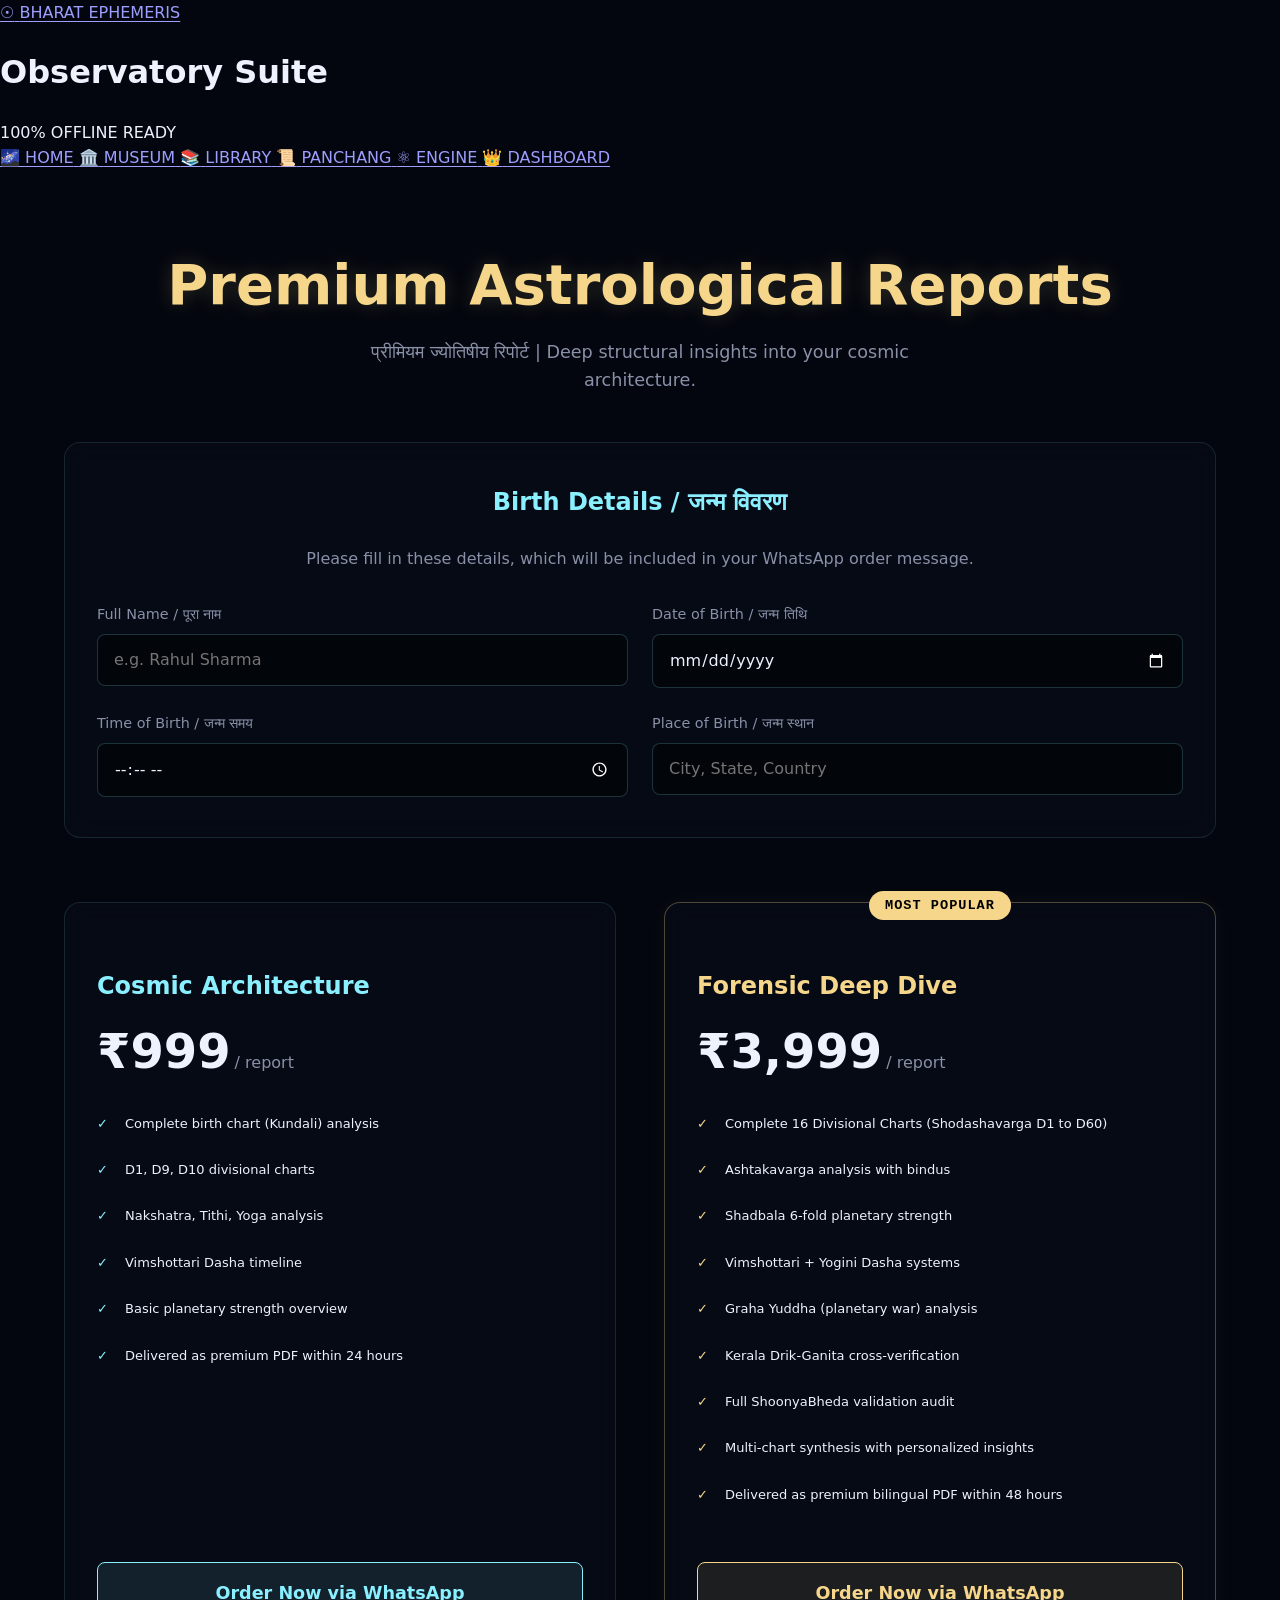
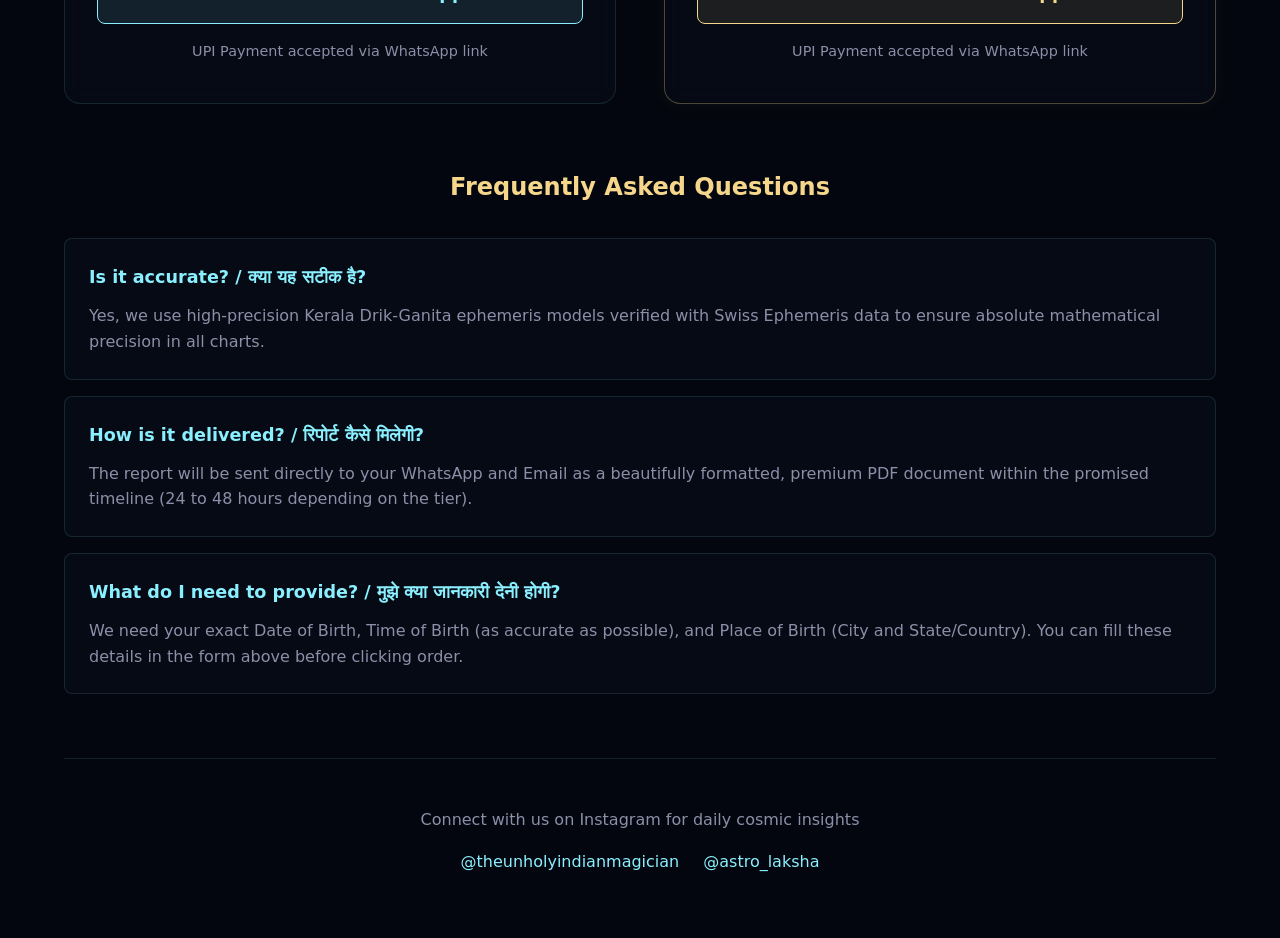
==== reports.html @ 4cfa14d1 "🔱 Bharat Ephemeris v3.0 — Zero Entropy Observatory Complete Vedic astronomical observatory with 3 So" ====
<!DOCTYPE html>
<html lang="hi" dir="ltr">
<head>
    <meta charset="utf-8">
    <meta name="viewport" content="width=device-width, initial-scale=1.0, maximum-scale=5.0">
    <title>Premium Reports | Bharat Ephemeris</title>
    <meta name="description" content="Order premium Vedic astrological reports. Forensic Deep Dive and Cosmic Architecture Kundali analysis.">
    <meta name="theme-color" content="#03060e">
    <link rel="manifest" href="manifest.webmanifest">
    <link rel="stylesheet" href="global.css?v=108">
    <style>
        :root {
            --bg: #03060e;
            --panel: rgba(8,13,25,0.65);
            --cyan: #8af0ff;
            --gold: #f5d68b;
            --green: #6dffba;
            --ink: #eef2ff;
            --soft: #8a90a8;
            --border: rgba(138,240,255,0.12);
        }
        body {
            background-color: var(--bg);
            color: var(--ink);
            font-family: system-ui, -apple-system, sans-serif;
            margin: 0;
            padding: 0;
            line-height: 1.6;
        }
        .container {
            max-width: 1200px;
            margin: 0 auto;
            padding: 2rem 1.5rem;
        }
        header.page-header {
            text-align: center;
            margin-bottom: 3rem;
        }
        .page-header h1 {
            color: var(--gold);
            font-size: clamp(2rem, 5vw, 3.5rem);
            margin-bottom: 0.5rem;
            text-shadow: 0 0 20px rgba(245, 214, 139, 0.2);
        }
        .page-header p {
            color: var(--soft);
            font-size: 1.1rem;
            max-width: 600px;
            margin: 0 auto;
        }
        
        /* Pricing Cards */
        .pricing-grid {
            display: grid;
            grid-template-columns: 1fr;
            gap: 2rem;
            margin-bottom: 4rem;
        }
        @media (min-width: 768px) {
            .pricing-grid {
                grid-template-columns: 1fr 1fr;
                gap: 3rem;
            }
        }
        
        .pricing-card {
            background: var(--panel);
            backdrop-filter: blur(12px);
            -webkit-backdrop-filter: blur(12px);
            border: 1px solid var(--border);
            border-radius: 16px;
            padding: 2.5rem 2rem;
            position: relative;
            transition: transform 0.3s ease, box-shadow 0.3s ease, border-color 0.3s ease;
            display: flex;
            flex-direction: column;
        }
        .pricing-card:hover {
            transform: translateY(-5px);
            box-shadow: 0 10px 30px rgba(138, 240, 255, 0.1);
            border-color: rgba(138,240,255,0.3);
        }
        
        .card-recommended {
            border: 1px solid rgba(245, 214, 139, 0.3);
            box-shadow: 0 0 20px rgba(245, 214, 139, 0.05);
        }
        .card-recommended:hover {
            box-shadow: 0 10px 30px rgba(245, 214, 139, 0.15);
            border-color: rgba(245, 214, 139, 0.5);
        }
        
        .badge {
            position: absolute;
            top: -12px;
            left: 50%;
            transform: translateX(-50%);
            background: var(--gold);
            color: #000;
            padding: 4px 16px;
            border-radius: 20px;
            font-size: 0.85rem;
            font-weight: 700;
            letter-spacing: 1px;
            text-transform: uppercase;
            white-space: nowrap;
        }
        
        .card-title {
            font-size: 1.5rem;
            color: var(--cyan);
            margin-bottom: 0.5rem;
        }
        .card-recommended .card-title {
            color: var(--gold);
        }
        
        .card-price {
            font-size: 3rem;
            font-weight: 700;
            margin-bottom: 1.5rem;
            color: var(--ink);
            display: flex;
            align-items: baseline;
            gap: 0.25rem;
        }
        .card-price span {
            font-size: 1rem;
            color: var(--soft);
            font-weight: 400;
        }
        
        .feature-list {
            list-style: none;
            padding: 0;
            margin: 0 0 2.5rem 0;
            flex-grow: 1;
        }
        .feature-list li {
            margin-bottom: 1rem;
            padding-left: 1.75rem;
            position: relative;
            color: var(--ink);
        }
        .feature-list li::before {
            content: '✓';
            position: absolute;
            left: 0;
            color: var(--cyan);
            font-weight: bold;
        }
        .card-recommended .feature-list li::before {
            color: var(--gold);
        }
        
        .btn-order {
            display: inline-block;
            text-align: center;
            width: 100%;
            padding: 1rem;
            background: rgba(138, 240, 255, 0.1);
            color: var(--cyan);
            border: 1px solid var(--cyan);
            border-radius: 8px;
            text-decoration: none;
            font-weight: 600;
            font-size: 1.1rem;
            transition: all 0.2s;
            cursor: pointer;
            box-sizing: border-box;
        }
        .btn-order:hover {
            background: var(--cyan);
            color: #000;
        }
        
        .card-recommended .btn-order {
            background: rgba(245, 214, 139, 0.1);
            color: var(--gold);
            border-color: var(--gold);
        }
        .card-recommended .btn-order:hover {
            background: var(--gold);
            color: #000;
        }
        
        .upi-section {
            margin-top: 1rem;
            text-align: center;
            font-size: 0.9rem;
            color: var(--soft);
        }

        /* Order Form */
        .order-section {
            background: var(--panel);
            backdrop-filter: blur(12px);
            -webkit-backdrop-filter: blur(12px);
            border: 1px solid var(--border);
            border-radius: 16px;
            padding: 2.5rem 2rem;
            margin-bottom: 4rem;
        }
        .order-section h2 {
            color: var(--cyan);
            margin-top: 0;
            margin-bottom: 1.5rem;
            text-align: center;
        }
        .form-grid {
            display: grid;
            grid-template-columns: 1fr;
            gap: 1.5rem;
        }
        @media (min-width: 768px) {
            .form-grid {
                grid-template-columns: 1fr 1fr;
            }
        }
        .form-group {
            display: flex;
            flex-direction: column;
            gap: 0.5rem;
        }
        .form-group label {
            color: var(--soft);
            font-size: 0.9rem;
        }
        .form-group input, .form-group select {
            background: rgba(0, 0, 0, 0.5);
            border: 1px solid rgba(138,240,255,0.2);
            color: var(--ink);
            padding: 0.75rem 1rem;
            border-radius: 8px;
            font-family: inherit;
            font-size: 1rem;
            outline: none;
            transition: border-color 0.2s;
        }
        .form-group input:focus, .form-group select:focus {
            border-color: var(--cyan);
        }
        
        /* FAQ Section */
        .faq-section {
            margin-bottom: 4rem;
        }
        .faq-section h2 {
            color: var(--gold);
            text-align: center;
            margin-bottom: 2rem;
        }
        .faq-item {
            background: var(--panel);
            border: 1px solid var(--border);
            border-radius: 8px;
            padding: 1.5rem;
            margin-bottom: 1rem;
        }
        .faq-item h3 {
            color: var(--cyan);
            margin-top: 0;
            margin-bottom: 0.75rem;
            font-size: 1.1rem;
        }
        .faq-item p {
            color: var(--soft);
            margin: 0;
        }
        
        /* Footer/Social */
        .social-footer {
            text-align: center;
            padding: 2rem 0;
            border-top: 1px solid var(--border);
            color: var(--soft);
        }
        .social-links {
            display: flex;
            justify-content: center;
            gap: 1.5rem;
            margin-top: 1rem;
        }
        .social-links a {
            color: var(--cyan);
            text-decoration: none;
            transition: color 0.2s;
        }
        .social-links a:hover {
            color: var(--gold);
        }
    </style>
    <!-- Structured Data -->
    <script type="application/ld+json">
    {
      "@context": "https://schema.org",
      "@type": "Product",
      "name": "Forensic Deep Dive Astrological Report",
      "description": "Complete 16 Divisional Charts, Ashtakavarga analysis, Shadbala, and Multi-chart synthesis.",
      "offers": {
        "@type": "Offer",
        "price": "3999",
        "priceCurrency": "INR",
        "availability": "https://schema.org/InStock"
      }
    }
    </script>
</head>
<body>
    <nav id="main-nav" aria-label="Main Navigation">
        <!-- populated by edition-nav-enhancer.js -->
    </nav>

    <div class="container">
        <header class="page-header">
            <h1>Premium Astrological Reports</h1>
            <p>प्रीमियम ज्योतिषीय रिपोर्ट | Deep structural insights into your cosmic architecture.</p>
        </header>

        <section class="order-section" id="order-form-section">
            <h2>Birth Details / जन्म विवरण</h2>
            <p style="text-align: center; color: var(--soft); margin-bottom: 2rem;">Please fill in these details, which will be included in your WhatsApp order message.</p>
            <div class="form-grid">
                <div class="form-group">
                    <label for="fullName">Full Name / पूरा नाम</label>
                    <input type="text" id="fullName" placeholder="e.g. Rahul Sharma" autocomplete="name">
                </div>
                <div class="form-group">
                    <label for="dob">Date of Birth / जन्म तिथि</label>
                    <input type="date" id="dob">
                </div>
                <div class="form-group">
                    <label for="tob">Time of Birth / जन्म समय</label>
                    <input type="time" id="tob">
                </div>
                <div class="form-group">
                    <label for="pob">Place of Birth / जन्म स्थान</label>
                    <input type="text" id="pob" placeholder="City, State, Country">
                </div>
            </div>
        </section>

        <section class="pricing-grid">
            <!-- Card 1 -->
            <div class="pricing-card">
                <h3 class="card-title">Cosmic Architecture</h3>
                <div class="card-price">₹999 <span>/ report</span></div>
                <ul class="feature-list">
                    <li>Complete birth chart (Kundali) analysis</li>
                    <li>D1, D9, D10 divisional charts</li>
                    <li>Nakshatra, Tithi, Yoga analysis</li>
                    <li>Vimshottari Dasha timeline</li>
                    <li>Basic planetary strength overview</li>
                    <li>Delivered as premium PDF within 24 hours</li>
                </ul>
                <a href="#" class="btn-order whatsapp-link" data-report="Cosmic Architecture" data-price="999">Order Now via WhatsApp</a>
                <div class="upi-section">
                    UPI Payment accepted via WhatsApp link
                </div>
            </div>

            <!-- Card 2 -->
            <div class="pricing-card card-recommended">
                <div class="badge">Most Popular</div>
                <h3 class="card-title">Forensic Deep Dive</h3>
                <div class="card-price">₹3,999 <span>/ report</span></div>
                <ul class="feature-list">
                    <li>Complete 16 Divisional Charts (Shodashavarga D1 to D60)</li>
                    <li>Ashtakavarga analysis with bindus</li>
                    <li>Shadbala 6-fold planetary strength</li>
                    <li>Vimshottari + Yogini Dasha systems</li>
                    <li>Graha Yuddha (planetary war) analysis</li>
                    <li>Kerala Drik-Ganita cross-verification</li>
                    <li>Full ShoonyaBheda validation audit</li>
                    <li>Multi-chart synthesis with personalized insights</li>
                    <li>Delivered as premium bilingual PDF within 48 hours</li>
                </ul>
                <a href="#" class="btn-order whatsapp-link" data-report="Forensic Deep Dive" data-price="3999">Order Now via WhatsApp</a>
                <div class="upi-section">
                    UPI Payment accepted via WhatsApp link
                </div>
            </div>
        </section>

        <section class="faq-section">
            <h2>Frequently Asked Questions</h2>
            <div class="faq-item">
                <h3>Is it accurate? / क्या यह सटीक है?</h3>
                <p>Yes, we use high-precision Kerala Drik-Ganita ephemeris models verified with Swiss Ephemeris data to ensure absolute mathematical precision in all charts.</p>
            </div>
            <div class="faq-item">
                <h3>How is it delivered? / रिपोर्ट कैसे मिलेगी?</h3>
                <p>The report will be sent directly to your WhatsApp and Email as a beautifully formatted, premium PDF document within the promised timeline (24 to 48 hours depending on the tier).</p>
            </div>
            <div class="faq-item">
                <h3>What do I need to provide? / मुझे क्या जानकारी देनी होगी?</h3>
                <p>We need your exact Date of Birth, Time of Birth (as accurate as possible), and Place of Birth (City and State/Country). You can fill these details in the form above before clicking order.</p>
            </div>
        </section>

        <footer class="social-footer">
            <p>Connect with us on Instagram for daily cosmic insights</p>
            <div class="social-links">
                <a href="https://instagram.com/theunholyindianmagician" target="_blank" rel="noopener">@theunholyindianmagician</a>
                <a href="https://instagram.com/astro_laksha" target="_blank" rel="noopener">@astro_laksha</a>
            </div>
        </footer>
    </div>

    <script>
        document.addEventListener('DOMContentLoaded', () => {
            const phone = "919999999999";
            
            document.querySelectorAll('.whatsapp-link').forEach(link => {
                link.addEventListener('click', (e) => {
                    e.preventDefault();
                    const reportName = link.getAttribute('data-report');
                    const price = link.getAttribute('data-price');
                    
                    const name = document.getElementById('fullName').value.trim() || '[Name Not Provided]';
                    const dob = document.getElementById('dob').value || '[DOB Not Provided]';
                    const tob = document.getElementById('tob').value || '[Time Not Provided]';
                    const pob = document.getElementById('pob').value.trim() || '[Place Not Provided]';
                    
                    const text = `Namaste! I would like to order the *${reportName}* report (₹${price}).\n\nHere are my birth details:\nName: ${name}\nDOB: ${dob}\nTime: ${tob}\nPlace: ${pob}\n\nPlease share UPI payment details.`;
                    
                    const encodedText = encodeURIComponent(text);
                    window.open(`https://wa.me/${phone}?text=${encodedText}`, '_blank');
                });
            });
        });
    </script>
    
    <!-- Required Scripts -->
    <script src="global-ui.js"></script>
    <script src="edition-nav-enhancer.js"></script>
    <script>if("serviceWorker" in navigator && location.protocol !== "file:") navigator.serviceWorker.register("sw.js").catch(function(){});</script>
</body>
</html>
---- global.css ----
/* Bharat Ephemeris shared shell: Museum, Panchang and Research Engine. */

:root {
  color-scheme: dark;

  /* Color */
  --bg: #010308;
  --panel: rgba(8, 13, 25, 0.65);
  --panel2: rgba(12, 18, 32, 0.75);
  --hero: rgba(11, 19, 33, 0.85);
  --ink: #f0f5f9;
  --soft: #c4d2d9;
  --dim: #94a3ab;
  --gold: #f5d68b;
  --gold-strong: #ffe5a3;
  --cyan: #8af0ff;
  --cyan-glow: rgba(138, 240, 255, 0.4);
  --gold-glow: rgba(245, 214, 139, 0.3);
  --green: #a8efb9;
  --red: #ffadad;
  --line: rgba(245, 214, 139, 0.13);
  --line-strong: rgba(245, 214, 139, 0.30);
  --line-cyan: rgba(138, 240, 255, 0.22);
  --selection: rgba(138, 240, 255, 0.3);
  --glass-blur: blur(20px) saturate(130%);
  --glass-border: 1px solid rgba(255, 255, 255, 0.08);
  --shadow-glowing: 0 0 20px var(--cyan-glow), inset 0 0 10px rgba(138, 240, 255, 0.1);
  --shadow-gold-glowing: 0 0 20px var(--gold-glow), inset 0 0 10px rgba(245, 214, 139, 0.1);

  /* Native typography: no font files or network requests required. */
  --font-body: system-ui, -apple-system, BlinkMacSystemFont, "Segoe UI", sans-serif;
  --font-devanagari: "Kohinoor Devanagari", "Devanagari Sangam MN", "Nirmala UI", "Mangal", sans-serif;
  --font-display: Charter, "Iowan Old Style", "Palatino Linotype", Palatino, Georgia, serif;
  --font-data: ui-monospace, "SFMono-Regular", Menlo, Monaco, Consolas, "Liberation Mono", monospace;
  --dev: var(--font-devanagari);
  --ser: var(--font-display);
  --mono: var(--font-data);

  /* Rhythm and geometry */
  --space-1: 0.25rem;
  --space-2: 0.5rem;
  --space-3: 0.75rem;
  --space-4: 1rem;
  --space-5: 1.5rem;
  --space-6: 2rem;
  --space-7: 3rem;
  --radius-sm: 0.375rem;
  --radius-md: 0.75rem;
  --radius-lg: 1.1rem;
  --surface-0: #05070d;
  --surface-1: #090d16;
  --surface-2: #0d1220;
  --surface-3: #121830;
  --shadow-soft: 0 18px 50px rgba(0,0,0,.55);
  --control-height: 2.75rem;
  --touch-target: 3rem;
  --nav-height: 4rem;
  --page-width: 97.5rem;
  --data-width: 97.5rem;
  --reading-width: 45rem;
  --page-gutter: clamp(0.875rem, 3vw, 2.5rem);
  --safe-top: env(safe-area-inset-top, 0px);
  --safe-right: env(safe-area-inset-right, 0px);
  --safe-bottom: env(safe-area-inset-bottom, 0px);
  --safe-left: env(safe-area-inset-left, 0px);

  /* Layer scale: nav < popover < dialog < critical notice. */
  --layer-nav: 40;
  --layer-popover: 60;
  --layer-dialog: 80;
  --layer-notice: 100;
}

*,
*::before,
*::after {
  box-sizing: border-box;
}

html {
  min-width: 20rem;
  background: var(--bg);
  -webkit-text-size-adjust: 100%;
  text-size-adjust: 100%;
  scrollbar-color: rgba(112, 217, 235, 0.55) rgba(255, 255, 255, 0.04);
  scrollbar-width: thin;
}

body {
  margin: 0;
  min-width: 20rem;
  background-color: var(--bg);
  color: var(--ink);
  font-family: var(--font-body);
  line-height: 1.55;
  overflow-x: clip;
  -webkit-font-smoothing: antialiased;
  -moz-osx-font-smoothing: grayscale;
  text-rendering: optimizeLegibility;
  font-kerning: normal;
}

::selection {
  color: #fff;
  background: var(--selection);
}

::-webkit-scrollbar {
  width: 0.7rem;
  height: 0.7rem;
}

::-webkit-scrollbar-track {
  background: rgba(255, 255, 255, 0.04);
}

::-webkit-scrollbar-thumb {
  border: 2px solid var(--bg);
  border-radius: 999px;
  background: rgba(112, 217, 235, 0.55);
}

::-webkit-scrollbar-thumb:hover {
  background: var(--cyan);
}

img,
svg,
video,
canvas {
  max-width: 100%;
}

button,
input,
select,
textarea {
  max-width: 100%;
  min-height: var(--control-height);
  color: inherit;
  font: inherit;
}

button,
select,
input[type="button"],
input[type="submit"],
input[type="reset"] {
  touch-action: manipulation;
}

a {
  text-underline-offset: 0.18em;
}

/* Shared navigation */
.bharat-nav {
  position: fixed;
  z-index: var(--layer-nav);
  top: 0;
  left: 0;
  width: 100%;
  height: calc(var(--nav-height) + var(--safe-top));
  min-height: 0 !important;
  padding: var(--safe-top) max(var(--page-gutter), var(--safe-right)) 0 max(var(--page-gutter), var(--safe-left));
  display: flex;
  align-items: center !important;
  gap: var(--space-3);
  overflow: hidden !important;
  border-bottom: 1px solid var(--line);
  background: rgba(3, 6, 14, 0.9);
  box-shadow: 0 0.5rem 2rem rgba(0, 0, 0, 0.2);
  font-family: var(--font-data);
  font-size: 0.875rem;
  backdrop-filter: blur(14px) saturate(125%);
  -webkit-backdrop-filter: blur(14px) saturate(125%);
  transition: border-color 180ms ease, background-color 180ms ease;
}

.bharat-brand {
  flex: 0 0 auto;
  color: var(--gold-strong);
  font-family: var(--font-devanagari);
  font-size: 0.8125rem;
  font-weight: 750;
  letter-spacing: 0.16em;
  line-height: 1;
  text-decoration: none;
  text-transform: uppercase;
  white-space: nowrap;
}

.bharat-links {
  min-width: 0;
  margin-left: auto;
  display: flex;
  align-items: center;
  justify-content: flex-end;
  gap: var(--space-1);
  overflow-x: auto;
  overflow-y: hidden;
  overscroll-behavior-x: contain;
  scrollbar-width: none;
  -webkit-overflow-scrolling: touch;
}

.bharat-links::-webkit-scrollbar {
  display: none;
}

@media (max-width: 30rem) {
  .bharat-links {
    padding-bottom: 0.125rem;
    scrollbar-width: thin;
    scrollbar-color: var(--cyan) transparent;
  }

  .bharat-links::-webkit-scrollbar {
    display: block;
    height: 0.1875rem;
  }

  .bharat-links::-webkit-scrollbar-thumb {
    border: 0;
    background: var(--cyan);
  }
}

.bharat-links a {
  min-height: var(--touch-target);
  padding: 0 var(--space-3);
  display: inline-flex;
  flex: 0 0 auto;
  align-items: center;
  justify-content: center;
  border-radius: var(--radius-sm);
  color: var(--soft);
  font-size: 0.75rem;
  font-weight: 650;
  letter-spacing: 0.07em;
  line-height: 1;
  text-decoration: none;
  white-space: nowrap;
  transition: color 160ms ease, background-color 160ms ease;
}

.bharat-links a:hover {
  color: var(--ink);
  background: rgba(234, 201, 123, 0.1);
}

.bharat-links a.active,
.bharat-links a[aria-current="page"] {
  color: #03060e !important;
  background: var(--gold) !important;
  font-weight: 800;
  box-shadow: 0 0 14px rgba(234, 201, 123, 0.45);
}

.bharat-links a:focus-visible {
  outline: 2px solid var(--cyan);
  outline-offset: 2px;
}

/* Utility pages reserve the real fixed-nav height; Museum remains full-screen. */
body.utility-page,
body:not(.world-universe):not(.world-saptarishi):not(.world-nakshatra):not(.world-ganita):not(.world-planets):has(> .bharat-nav) {
  padding-top: calc(var(--nav-height) + var(--safe-top)) !important;
}

.page-shell {
  width: min(100%, var(--page-width));
  margin-inline: auto;
  padding-inline: max(var(--page-gutter), var(--safe-left), var(--safe-right));
}

.reading-width {
  width: min(100%, var(--reading-width));
}

.reading-width.centered {
  margin-inline: auto;
}

.data-region {
  width: min(100%, var(--data-width));
  max-width: 100%;
  overflow-x: auto;
  overscroll-behavior-inline: contain;
  scrollbar-gutter: stable;
  -webkit-overflow-scrolling: touch;
}

.data-region > table,
.scroll > table {
  width: 100%;
}

.scroll {
  max-width: 100%;
  overflow-x: auto;
  overscroll-behavior-inline: contain;
  scrollbar-gutter: stable;
  -webkit-overflow-scrolling: touch;
}

.status {
  min-height: 2rem;
  padding: var(--space-2) var(--space-3);
  display: inline-flex;
  align-items: center;
  gap: var(--space-2);
  border: 1px solid var(--line);
  border-radius: var(--radius-sm);
  color: var(--soft);
  background: var(--panel2);
  font-family: var(--font-data);
  font-size: 0.8125rem;
  line-height: 1.35;
}

.status.pass,
.status.success {
  color: var(--green);
  border-color: rgba(145, 221, 163, 0.4);
}

.status.fail,
.status.error {
  color: var(--red);
  border-color: rgba(255, 155, 155, 0.42);
}

.status.pending,
.status.info {
  color: var(--cyan);
  border-color: var(--line-cyan);
}

.touch-target {
  min-width: var(--touch-target);
  min-height: var(--touch-target);
}

.sr-only {
  position: absolute !important;
  width: 1px !important;
  height: 1px !important;
  padding: 0 !important;
  margin: -1px !important;
  overflow: hidden !important;
  clip: rect(0, 0, 0, 0) !important;
  white-space: nowrap !important;
  border: 0 !important;
}

:where(a, button, input, select, textarea, summary, [tabindex]):focus-visible {
  outline: 3px solid var(--cyan);
  outline-offset: 3px;
  border-radius: var(--radius-sm);
  box-shadow: 0 0 0 5px rgba(3, 6, 14, 0.88);
}

@media (max-width: 43.75rem) {
  :root {
    --nav-height: 3.75rem;
    --page-gutter: 0.75rem;
  }

  .bharat-nav {
    gap: var(--space-2);
    padding-right: max(0.5rem, var(--safe-right));
    padding-left: max(0.75rem, var(--safe-left));
  }

  .bharat-brand {
    width: 2.75rem;
    height: 2.75rem;
    display: inline-flex;
    align-items: center;
    justify-content: center;
    overflow: hidden;
    font-size: 0;
    letter-spacing: 0;
  }

  .bharat-brand::after {
    content: "BE";
    font-family: var(--font-data);
    font-size: 0.75rem;
    font-weight: 800;
    letter-spacing: 0.1em;
  }

  .bharat-links {
    margin-left: 0;
    justify-content: flex-start;
  }

  .bharat-links a {
    padding-inline: 0.6875rem;
    font-size: 0.6875rem;
  }

  input,
  select,
  textarea {
    font-size: 16px;
  }
}

@media (prefers-reduced-motion: reduce) {
  html:focus-within {
    scroll-behavior: auto;
  }

  *,
  *::before,
  *::after {
    scroll-behavior: auto !important;
    animation-duration: 0.01ms !important;
    animation-iteration-count: 1 !important;
    transition-duration: 0.01ms !important;
  }
}

@media (forced-colors: active) {
  .bharat-nav,
  .status {
    border-color: CanvasText;
  }

  :where(a, button, input, select, textarea, summary, [tabindex]):focus-visible {
    outline-color: Highlight;
    box-shadow: none;
  }
}

/* ══════════════════════════════════════════════════════════════
   ENTERPRISE SUITE: SHARED MODALS, PRICING, BADGES & INTERACTION
   ══════════════════════════════════════════════════════════════ */

/* Modals & Backdrop */
.modal-backdrop {
  position: fixed;
  inset: 0;
  z-index: var(--layer-dialog);
  background: rgba(3, 6, 14, 0.88);
  backdrop-filter: blur(16px) saturate(140%);
  -webkit-backdrop-filter: blur(16px) saturate(140%);
  display: flex;
  align-items: center;
  justify-content: center;
  padding: clamp(1rem, 3vw, 2.5rem);
  opacity: 0;
  visibility: hidden;
  transition: opacity 240ms ease, visibility 240ms ease;
}

.modal-backdrop.open {
  opacity: 1;
  visibility: visible;
}

.modal-window {
  width: min(100%, 48rem);
  max-height: calc(100vh - 4rem);
  overflow-y: auto;
  background: linear-gradient(160deg, #0c1426, #060a14);
  border: 1px solid rgba(234, 201, 123, 0.35);
  border-radius: var(--radius-md);
  box-shadow: 0 1.5rem 4rem rgba(0, 0, 0, 0.7), 0 0 3rem rgba(234, 201, 123, 0.12);
  padding: clamp(1.25rem, 3vw, 2.25rem);
  position: relative;
  transform: translateY(12px) scale(0.98);
  transition: transform 240ms cubic-bezier(0.16, 1, 0.3, 1);
}

.modal-backdrop.open .modal-window {
  transform: translateY(0) scale(1);
}

.modal-close {
  position: absolute;
  top: 1rem;
  right: 1rem;
  min-width: 2.25rem;
  min-height: 2.25rem;
  border-radius: 999px;
  background: rgba(255, 255, 255, 0.06);
  border: 1px solid var(--line);
  color: var(--soft);
  cursor: pointer;
  display: flex;
  align-items: center;
  justify-content: center;
  font-size: 1.125rem;
  line-height: 1;
  transition: all 160ms ease;
}

.modal-close:hover {
  background: rgba(234, 201, 123, 0.2);
  color: var(--gold);
  border-color: var(--gold);
}

/* Badges */
.badge {
  display: inline-flex;
  align-items: center;
  gap: 0.35rem;
  padding: 0.2rem 0.65rem;
  border-radius: 999px;
  font-family: var(--font-data);
  font-size: 0.6875rem;
  font-weight: 700;
  letter-spacing: 0.08em;
  text-transform: uppercase;
}

.badge-gold {
  background: rgba(234, 201, 123, 0.14);
  border: 1px solid rgba(234, 201, 123, 0.4);
  color: var(--gold-strong);
}

.badge-cyan {
  background: rgba(112, 217, 235, 0.12);
  border: 1px solid rgba(112, 217, 235, 0.36);
  color: var(--cyan);
}

.badge-green {
  background: rgba(145, 221, 163, 0.12);
  border: 1px solid rgba(145, 221, 163, 0.36);
  color: var(--green);
}

/* Pricing Grid & Cards */
.pricing-grid {
  display: grid;
  grid-template-columns: repeat(auto-fit, minmax(17rem, 1fr));
  gap: 1.25rem;
  margin: 1.5rem 0;
}

.pricing-card {
  background: var(--panel2);
  border: 1px solid var(--line);
  border-radius: var(--radius-md);
  padding: 1.5rem;
  display: flex;
  flex-direction: column;
  position: relative;
  transition: border-color 200ms ease, transform 200ms ease;
}

.pricing-card:hover {
  border-color: var(--gold);
  transform: translateY(-2px);
}

.pricing-card.featured {
  border-color: var(--gold);
  background: linear-gradient(170deg, #111a30, #0a1020);
  box-shadow: 0 0 2rem rgba(234, 201, 123, 0.08);
}

.pricing-price {
  font-family: var(--font-data);
  font-size: 1.85rem;
  font-weight: 800;
  color: var(--ink);
  margin: 0.75rem 0 0.25rem;
}

.pricing-price span {
  font-size: 0.875rem;
  color: var(--dim);
  font-weight: 400;
}

.feature-list {
  list-style: none;
  padding: 0;
  margin: 1.25rem 0;
  display: flex;
  flex-direction: column;
  gap: 0.6rem;
  font-size: 0.8125rem;
  color: var(--soft);
}

.feature-list li {
  display: flex;
  align-items: flex-start;
  gap: 0.5rem;
}

.feature-list li::before {
  content: "✓";
  color: var(--gold);
  font-weight: bold;
}



/* Ultra-Premium Glassmorphism Utilities */
.glass-panel {
  background: var(--panel);
  backdrop-filter: var(--glass-blur);
  -webkit-backdrop-filter: var(--glass-blur);
  border: var(--glass-border);
  box-shadow: 0 8px 32px rgba(0, 0, 0, 0.5);
  border-radius: var(--radius-md);
  transition: all 0.3s cubic-bezier(0.2, 0.8, 0.2, 1);
}
.glass-panel:hover {
  border-color: var(--line-cyan);
  box-shadow: var(--shadow-glowing);
}
.glass-panel-gold:hover {
  border-color: var(--line);
  box-shadow: var(--shadow-gold-glowing);
}
.glowing-text {
  text-shadow: 0 0 12px var(--cyan-glow);
}
.glowing-text-gold {
  text-shadow: 0 0 12px var(--gold-glow);
}


/* Section Collapsible / Minimizable Accordion System */
.panel-header-toggle {
  display: flex;
  justify-content: space-between;
  align-items: center;
  width: 100%;
  cursor: pointer;
  user-select: none;
}
.panel-header-toggle h2 {
  margin: 0;
}
.btn-panel-minimize {
  background: rgba(234, 201, 123, 0.12);
  border: 1px solid rgba(234, 201, 123, 0.35);
  color: var(--gold);
  font-family: var(--mono);
  font-size: 0.72rem;
  padding: 4px 12px;
  border-radius: 999px;
  cursor: pointer;
  transition: all 0.2s ease;
  white-space: nowrap;
}
.btn-panel-minimize:hover {
  background: var(--gold);
  color: #03060e;
  font-weight: 700;
  box-shadow: 0 0 12px rgba(234, 201, 123, 0.4);
}
.panel-body-collapsible {
  transition: max-height 0.35s cubic-bezier(0.2, 0.8, 0.2, 1), opacity 0.25s ease, margin 0.25s ease, padding 0.25s ease, visibility 0.25s ease;
  overflow: hidden;
  max-height: 5000px;
  opacity: 1;
  visibility: visible;
  pointer-events: auto;
}
.panel.is-collapsed .panel-body-collapsible {
  max-height: 0 !important;
  opacity: 0 !important;
  margin-top: 0 !important;
  margin-bottom: 0 !important;
  padding-top: 0 !important;
  padding-bottom: 0 !important;
  visibility: hidden !important;
  pointer-events: none !important;
}

/* Master Toolbar Bar */
.master-toolbar {
  display: flex;
  justify-content: space-between;
  align-items: center;
  flex-wrap: wrap;
  gap: 10px;
  background: rgba(8, 13, 25, 0.85);
  backdrop-filter: blur(14px);
  border: 1px solid var(--line);
  border-radius: var(--radius-sm);
  padding: 10px 16px;
  margin-bottom: 24px;
  position: sticky;
  top: calc(var(--nav-height) + var(--safe-top));
  z-index: 20;
}

/* ══════════════════════════════════════════════════════════════
   STATUS BAR STATES — complete/fail/pending
   ══════════════════════════════════════════════════════════════ */
.status.complete {
  color: var(--green);
  border-color: rgba(145, 221, 163, 0.5);
  background: rgba(145, 221, 163, 0.07);
  box-shadow: 0 0 12px rgba(145, 221, 163, 0.15);
}
.status.fail {
  color: var(--red);
  border-color: rgba(255, 155, 155, 0.5);
  background: rgba(255, 100, 100, 0.07);
}

/* ══════════════════════════════════════════════════════════════
   PANEL SPACING — breathing room between sections
   ══════════════════════════════════════════════════════════════ */
.panel.glass-panel {
  padding: 20px 22px;
  margin-bottom: 20px;
}
.panel.glass-panel + .panel.glass-panel {
  margin-top: 0;
}

/* ══════════════════════════════════════════════════════════════
   AUDIT BENCHMARK 2-COL GRID
   ══════════════════════════════════════════════════════════════ */
.benchmark-grid {
  display: grid;
  grid-template-columns: repeat(auto-fit, minmax(22rem, 1fr));
  gap: 14px;
  margin-top: 16px;
}

/* ══════════════════════════════════════════════════════════════
   LIVE INDICATOR GOLD PULSE ANIMATION
   ══════════════════════════════════════════════════════════════ */
@keyframes goldPulse {
  0%, 100% {
    box-shadow: 0 0 0 0 rgba(145, 221, 163, 0.6);
    border-color: rgba(145, 221, 163, 0.5);
  }
  50% {
    box-shadow: 0 0 0 6px rgba(145, 221, 163, 0.0);
    border-color: rgba(145, 221, 163, 0.9);
  }
}
#gochara-live-indicator {
  animation: goldPulse 2.4s ease infinite;
}

/* ══════════════════════════════════════════════════════════════
   SCROLL-TO-TOP BUTTON
   ══════════════════════════════════════════════════════════════ */
#scroll-to-top {
  position: fixed;
  bottom: calc(1.5rem + var(--safe-bottom));
  right: calc(1.5rem + var(--safe-right));
  z-index: var(--layer-popover);
  width: 3rem;
  height: 3rem;
  border-radius: 999px;
  background: rgba(8, 13, 25, 0.9);
  border: 1px solid var(--line);
  color: var(--gold);
  font-size: 1.1rem;
  cursor: pointer;
  display: flex;
  align-items: center;
  justify-content: center;
  backdrop-filter: blur(12px);
  transition: opacity 0.3s ease, transform 0.3s ease, border-color 0.2s ease, box-shadow 0.2s ease;
  opacity: 0;
  pointer-events: none;
  transform: translateY(8px);
}
#scroll-to-top.visible {
  opacity: 1;
  pointer-events: auto;
  transform: translateY(0);
}
#scroll-to-top:hover {
  border-color: var(--gold);
  box-shadow: 0 0 16px var(--gold-glow);
}

/* ══════════════════════════════════════════════════════════════
   PRICING CARD MICRO-ANIMATION (hover lift)
   ══════════════════════════════════════════════════════════════ */
.pricing-card {
  transition: border-color 0.22s ease, transform 0.22s cubic-bezier(0.2, 0.8, 0.2, 1), box-shadow 0.22s ease;
}
.pricing-card:hover {
  transform: translateY(-4px) scale(1.01);
  box-shadow: 0 12px 40px rgba(0, 0, 0, 0.4), 0 0 20px var(--gold-glow);
}

/* ══════════════════════════════════════════════════════════════
   SUB-PANEL GRID (forensics / benchmark sub-cards)
   ══════════════════════════════════════════════════════════════ */
.sub-panel-grid {
  display: grid;
  grid-template-columns: repeat(auto-fit, minmax(19rem, 1fr));
  gap: 12px;
  margin-top: 14px;
}
.sub-panel-grid > .panel.glass-panel {
  margin-bottom: 0;
}

/* ══════════════════════════════════════════════════════════════
   TABLE POLISH — readable row separators
   ══════════════════════════════════════════════════════════════ */
table {
  border-collapse: collapse;
  width: 100%;
  font-size: 0.82rem;
  color: var(--soft);
}
th {
  color: var(--gold);
  font-family: var(--font-data);
  font-size: 0.72rem;
  font-weight: 700;
  letter-spacing: 0.06em;
  text-transform: uppercase;
  padding: 8px 10px;
  border-bottom: 1px solid var(--line);
  text-align: left;
  white-space: nowrap;
}
td {
  padding: 7px 10px;
  border-bottom: 1px solid rgba(255, 255, 255, 0.04);
  vertical-align: top;
  font-family: var(--font-data);
  font-size: 0.8rem;
  line-height: 1.45;
}
tr:last-child td {
  border-bottom: none;
}
tr:hover td {
  background: rgba(138, 240, 255, 0.03);
}
caption {
  caption-side: top;
  font-size: 0.72rem;
  color: var(--dim);
  font-family: var(--font-data);
  letter-spacing: 0.05em;
  padding: 4px 0 10px;
  text-align: left;
}

/* ══════════════════════════════════════════════════════════════
   SECTION KICKER / LABEL
   ══════════════════════════════════════════════════════════════ */
.section-kicker {
  display: block;
  font-family: var(--font-data);
  font-size: 0.68rem;
  font-weight: 700;
  letter-spacing: 0.14em;
  text-transform: uppercase;
  color: var(--cyan);
  margin-bottom: 4px;
}

/* ══════════════════════════════════════════════════════════════
   CONTROL GRID (form inputs)
   ══════════════════════════════════════════════════════════════ */
.control-grid {
  display: grid;
  grid-template-columns: repeat(auto-fit, minmax(15rem, 1fr));
  gap: 14px;
  align-items: end;
}
.control-grid label {
  display: flex;
  flex-direction: column;
  gap: 5px;
  font-size: 0.78rem;
  color: var(--soft);
  font-family: var(--font-data);
}
.control-grid input,
.control-grid select {
  background: rgba(8, 13, 25, 0.85);
  border: 1px solid rgba(138, 240, 255, 0.2);
  border-radius: var(--radius-sm);
  color: var(--ink);
  padding: 7px 10px;
  min-height: 2.5rem;
  font-size: 0.85rem;
  transition: border-color 0.18s ease;
}
.control-grid input:focus,
.control-grid select:focus {
  border-color: var(--cyan);
  outline: none;
  box-shadow: 0 0 0 3px rgba(138, 240, 255, 0.1);
}
.checkbox {
  flex-direction: row !important;
  align-items: center !important;
  gap: 8px !important;
}
.field-error {
  color: var(--red);
  font-size: 0.72rem;
  min-height: 1em;
}

/* ══════════════════════════════════════════════════════════════
   METRIC GRID (data display)
   ══════════════════════════════════════════════════════════════ */
.grid {
  display: grid;
  grid-template-columns: repeat(auto-fit, minmax(14rem, 1fr));
  gap: 10px;
}
.metric {
  background: rgba(8, 13, 25, 0.7);
  border: 1px solid rgba(255, 255, 255, 0.06);
  border-radius: var(--radius-sm);
  padding: 10px 14px;
  display: flex;
  flex-direction: column;
  gap: 4px;
}
.metric span {
  font-size: 0.72rem;
  color: var(--dim);
  font-family: var(--font-data);
  text-transform: uppercase;
  letter-spacing: 0.06em;
}
.metric strong {
  font-family: var(--font-data);
  font-size: 0.85rem;
  color: var(--ink);
  font-weight: 600;
  word-break: break-all;
}

/* ══════════════════════════════════════════════════════════════
   RESPONSIVE: small screens
   ══════════════════════════════════════════════════════════════ */
body.home-page canvas#starfield {
  position: fixed;
  inset: 0;
  z-index: 0;
  pointer-events: none;
  opacity: 0.45;
}
body.world-universe canvas#starfield,
body.world-saptarishi canvas#starfield,
body.world-nakshatra canvas#starfield,
body.world-planets canvas#starfield,
body.world-ganita canvas#starfield {
  display: none !important;
}
canvas#dial {
  display: block;
  width: min(100%, 560px);
  height: auto;
  aspect-ratio: 1;
  margin: 0 auto;
  background: #030713;
  border-radius: 50%;
}
canvas#telemetryCanvas,
canvas#vargaGpu,
canvas#avGrid,
canvas#henselCanvas,
canvas#padicTree {
  display: block;
  margin: 8px 0;
  background: #030713;
  border: 1px solid var(--line);
  border-radius: var(--radius-sm);
}
#dial {
  position: relative;
}
.sprint-dock {
  position: fixed;
  left: 12px;
  top: calc(72px + env(safe-area-inset-top));
  z-index: 12;
  width: min(320px, calc(100vw - 24px));
  pointer-events: auto;
}
.sprint-dock-toggle,
.sprint-lang {
  min-height: 36px;
  border: 1px solid var(--line-cyan);
  background: rgba(5, 8, 17, 0.86);
  color: var(--cyan);
  font: 700 0.72rem var(--mono);
  letter-spacing: 0.08em;
  padding: 6px 10px;
  cursor: pointer;
}
.sprint-lang {
  position: fixed;
  top: calc(12px + env(safe-area-inset-top));
  right: 12px;
  z-index: 70;
}
.sprint-dock-body { display: grid; gap: 10px; }
.sprint-dock-body[hidden],
.sprint-panel[hidden] { display: none !important; }
.sprint-dock-toggle { padding: 6px 14px; font-size: 0.75rem; }
.sprint-xref { color: var(--cyan); }
.sprint-dock-body,
.sprint-panel {
  margin-top: 8px;
  padding: 12px;
  border: 1px solid var(--line);
  background: rgba(5, 8, 17, 0.92);
  color: var(--ink);
  font-size: 0.78rem;
}
.sprint-form { display: grid; gap: 6px; }
.sprint-form input, .sprint-toolbar input {
  width: 100%;
  min-height: 36px;
  border: 1px solid var(--line);
  background: var(--hero);
  color: var(--ink);
  padding: 6px 8px;
}
.sprint-seal { color: var(--gold); font-family: var(--mono); overflow-wrap: anywhere; }
.sprint-integrity { color: var(--soft); font-size: 0.68rem; line-height: 1.45; }
.sprint-tabs { display: flex; gap: 6px; flex-wrap: wrap; margin: 8px 0; }
.sprint-tabs button.on { background: var(--gold); color: #03060e; }
.sprint-toolbar { display: flex; gap: 8px; flex-wrap: wrap; align-items: end; }
.sprint-hits { max-height: 160px; overflow: auto; margin: 8px 0; }
.sprint-alert.on { color: var(--red); font-weight: 700; }
.sprint-xref { color: var(--cyan); }

@media (max-width: 43.75rem) {
  .panel.glass-panel {
    padding: 14px 14px;
  }
  .benchmark-grid,
  .sub-panel-grid {
    grid-template-columns: 1fr;
  }
  .control-grid {
    grid-template-columns: 1fr;
  }
  #scroll-to-top {
    bottom: 1rem;
    right: 1rem;
  }
}

/* ═══ §A6 dashboard-pattern (AGENT-6) · Minimize-pill → 20px icon, absolute top-right.
   Opt-in: add class "min-icons" to <body>. Card reads label → अंक → sub; icon stays out
   of the flow. Icon glyph is driven by panel state via ::before, so the text that
   global-ui.js swaps ("— Minimize" / "+ Expand Section") stays for screen readers
   while visually collapsing to a 20px control. Appended at END per ownership rule. ═══ */
.min-icons .panel { position: relative; }
.min-icons .btn-panel-minimize {
  position: absolute;
  top: 10px;
  right: 10px;
  z-index: 2;
  width: 20px;
  height: 20px;
  padding: 0;
  font-size: 0;
  line-height: 0;
  border-radius: 50%;
  display: inline-flex;
  align-items: center;
  justify-content: center;
}
.min-icons .btn-panel-minimize::before {
  content: "—";
  font-size: 0.66rem;
  line-height: 1;
}
.min-icons .panel.is-collapsed .btn-panel-minimize::before { content: "+"; }
.min-icons .panel.is-collapsed { min-height: 40px; }

/* ═══════════════ DS-v2 · Vedic Luxury Instrument layer (2026-08-17) ═══════════════
   Ek hi bhasha: layered surfaces (borders nahi), display-numerals, ek chip,
   ek primary button, glow-hero. Pages opt-in via these classes. */

/* — type scale — */
.ds-kicker{font:600 .72rem/1 var(--mono);letter-spacing:.34em;text-transform:uppercase;color:var(--gold);opacity:.85}
.ds-display{font-family:var(--dev);font-weight:700;font-size:clamp(2.6rem,6vw,4.6rem);line-height:1.08;color:var(--ink);letter-spacing:.01em;margin:0;text-wrap:balance}
.ds-display .en{display:block;font-family:var(--ser);font-size:.42em;letter-spacing:.22em;color:var(--gold);margin-top:.45em}
.ds-sub{font-family:var(--dev);font-size:clamp(1rem,1.6vw,1.2rem);line-height:1.7;color:var(--soft);max-width:52ch;margin:0}
.section-head2{display:flex;align-items:center;gap:14px;margin:0 0 18px}
.section-head2 .t{font:700 1rem var(--dev);color:var(--gold);letter-spacing:.06em;white-space:nowrap}
.section-head2::after{content:"";flex:1;height:1px;background:linear-gradient(90deg,var(--line-strong),transparent)}

/* — surfaces: elevation via tone, not borders — */
.card2{background:linear-gradient(180deg,var(--surface-2),var(--surface-1));border:1px solid rgba(255,255,255,.045);border-top-color:rgba(245,214,139,.14);border-radius:var(--radius-lg);box-shadow:var(--shadow-soft)}
.inset2{background:var(--surface-0);border-radius:var(--radius-md);box-shadow:inset 0 1px 0 rgba(255,255,255,.03)}

/* — the numbers ARE the product — */
.num-display{font-family:var(--ser);font-variant-numeric:tabular-nums lining-nums;font-weight:600;font-size:clamp(1.6rem,3vw,2.3rem);line-height:1.05;color:var(--gold-strong);letter-spacing:.01em}
.num-display .unit{font-family:var(--dev);font-size:.44em;color:var(--dim);font-weight:500;margin-left:.35em;letter-spacing:.05em}
.metric2{padding:14px 16px 12px;border-radius:var(--radius-md);background:linear-gradient(180deg,rgba(255,255,255,.022),transparent 60%),var(--surface-1);box-shadow:inset 0 1px 0 rgba(255,255,255,.035)}
.metric2 .k{display:block;font:500 .68rem var(--mono);letter-spacing:.18em;text-transform:uppercase;color:var(--dim);margin-bottom:6px}
.stat-tile{display:flex;flex-direction:column;gap:4px;align-items:center;padding:18px 26px;border-radius:var(--radius-lg);background:linear-gradient(180deg,rgba(245,214,139,.055),rgba(245,214,139,.015));box-shadow:inset 0 0 0 1px rgba(245,214,139,.14)}
.stat-tile .v{font-family:var(--ser);font-variant-numeric:tabular-nums;font-weight:700;font-size:clamp(1.5rem,2.6vw,2.1rem);color:var(--gold-strong)}
.stat-tile .l{font:500 .74rem var(--dev);color:var(--soft);letter-spacing:.04em}

/* — one chip, one button family — */
.chip2{display:inline-flex;align-items:center;gap:.5em;padding:.42em .95em;border-radius:999px;background:rgba(245,214,139,.07);box-shadow:inset 0 0 0 1px rgba(245,214,139,.18);color:var(--gold);font:600 .78rem var(--dev);letter-spacing:.03em}
.chip2.live{background:rgba(138,240,255,.07);box-shadow:inset 0 0 0 1px rgba(138,240,255,.22);color:var(--cyan)}
.btn-gold{display:inline-flex;align-items:center;justify-content:center;gap:.5em;min-height:52px;padding:0 2.1em;border:none;border-radius:14px;background:linear-gradient(180deg,#ffe9ae,#e8c87a);color:#161006;font:700 1.02rem var(--dev);letter-spacing:.03em;cursor:pointer;box-shadow:0 10px 32px rgba(245,214,139,.22),inset 0 1px 0 rgba(255,255,255,.55);transition:transform .18s,box-shadow .18s;text-decoration:none}
.btn-gold:hover{transform:translateY(-1px);box-shadow:0 16px 40px rgba(245,214,139,.32),inset 0 1px 0 rgba(255,255,255,.55)}
.btn-ghost2{display:inline-flex;align-items:center;justify-content:center;gap:.5em;min-height:52px;padding:0 1.6em;border-radius:14px;background:transparent;box-shadow:inset 0 0 0 1px rgba(245,214,139,.28);color:var(--gold);font:600 .95rem var(--dev);cursor:pointer;text-decoration:none;transition:background .18s}
.btn-ghost2:hover{background:rgba(245,214,139,.07)}

/* — hero treatment: glow, depth, stage for the yantra — */
.ds-hero{position:relative;padding:clamp(3.2rem,7vh,5.5rem) 0 2.6rem;text-align:center;isolation:isolate}
.ds-hero::before{content:"";position:absolute;inset:-40% -20% auto;height:130%;z-index:-1;background:radial-gradient(46% 60% at 50% 42%,rgba(245,214,139,.13),transparent 70%),radial-gradient(30% 40% at 50% 30%,rgba(138,240,255,.05),transparent 70%);pointer-events:none}
.glowwrap{position:relative;isolation:isolate}
.glowwrap::before{content:"";position:absolute;inset:-8%;z-index:-1;border-radius:50%;background:radial-gradient(50% 50% at 50% 50%,rgba(245,214,139,.14),transparent 70%);filter:blur(6px)}

/* — quiet data ribbon (cockpit-clutter killer) — */
.ribbon2{display:flex;flex-wrap:wrap;justify-content:center;gap:.4em 1.6em;padding:.55em 0;font:500 .74rem var(--mono);letter-spacing:.06em;color:var(--dim)}
.ribbon2 b{color:var(--soft);font-weight:600}
.ribbon2 .hot{color:var(--gold)}

/* — motion with meaning — */
@media (prefers-reduced-motion: no-preference){
  .reveal{opacity:0;transform:translateY(14px);transition:opacity .7s cubic-bezier(.2,.7,.2,1),transform .7s cubic-bezier(.2,.7,.2,1)}
  .reveal.in{opacity:1;transform:none}
}
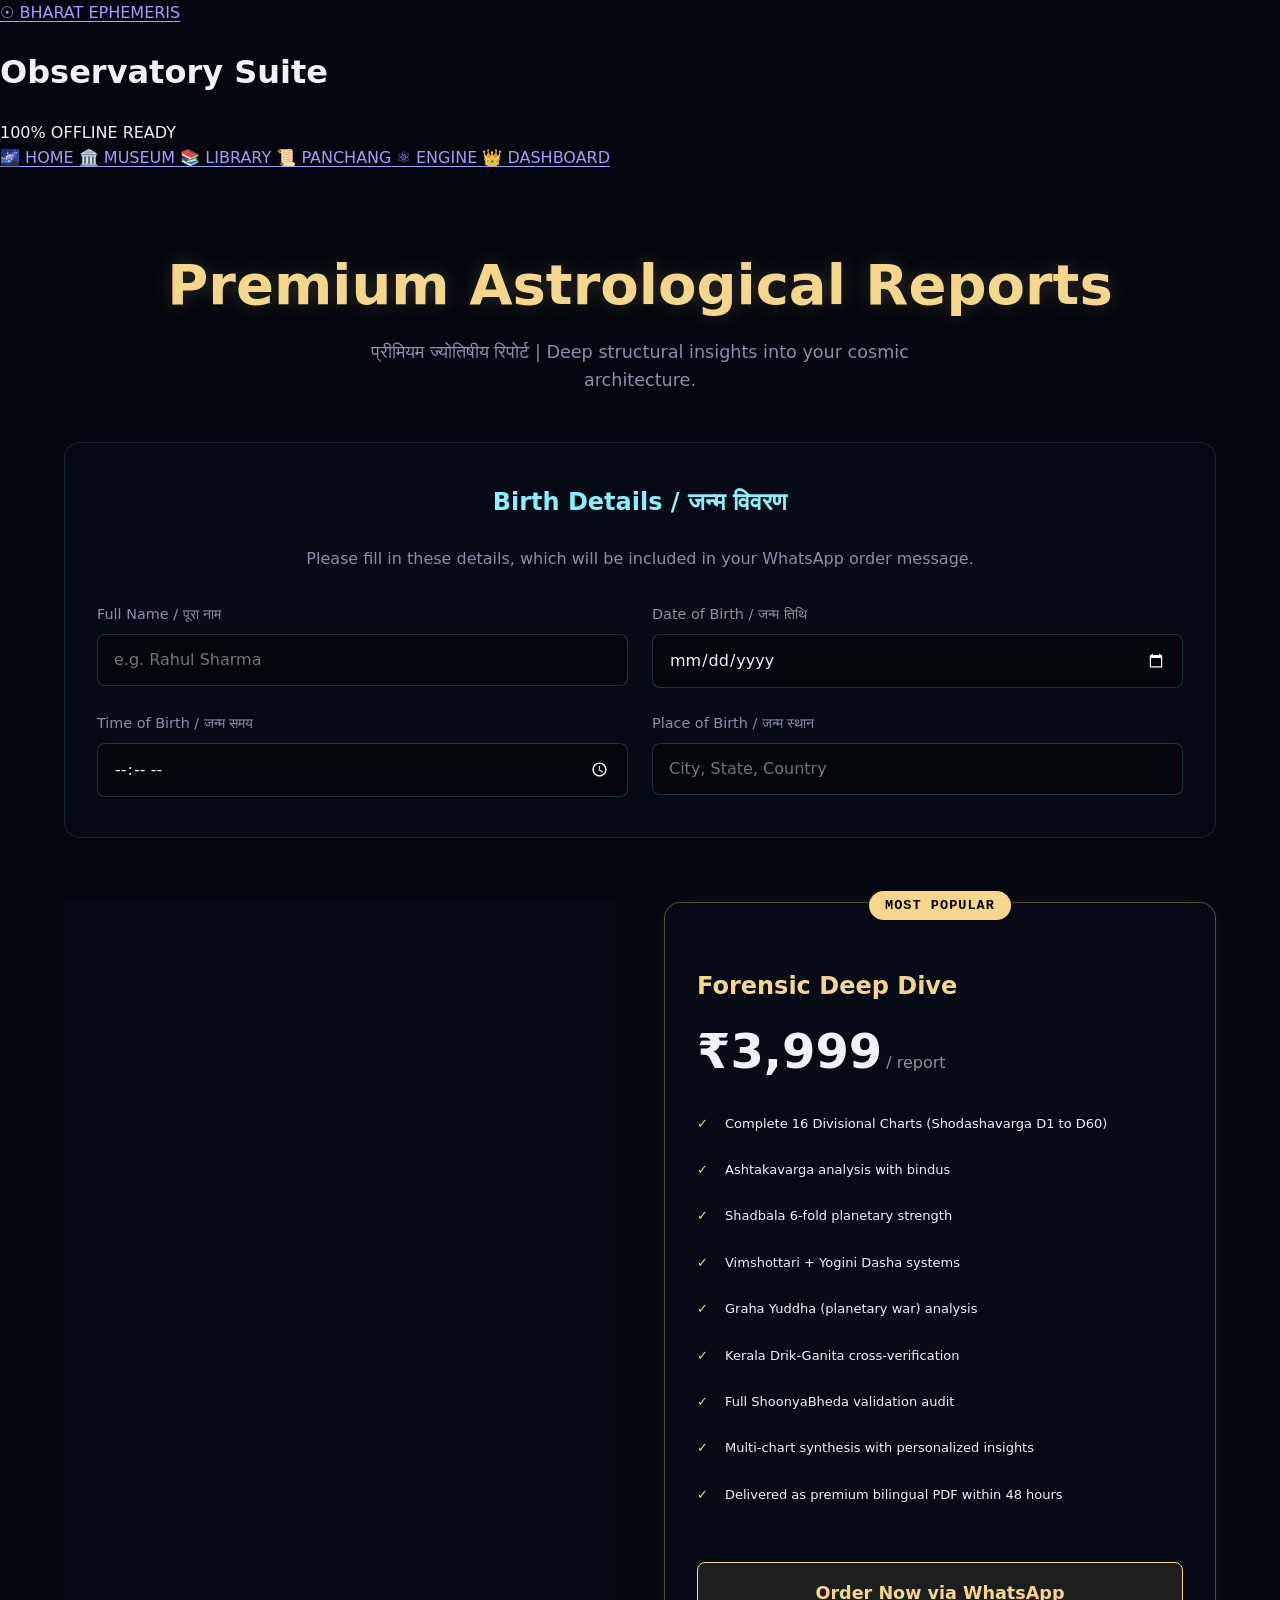
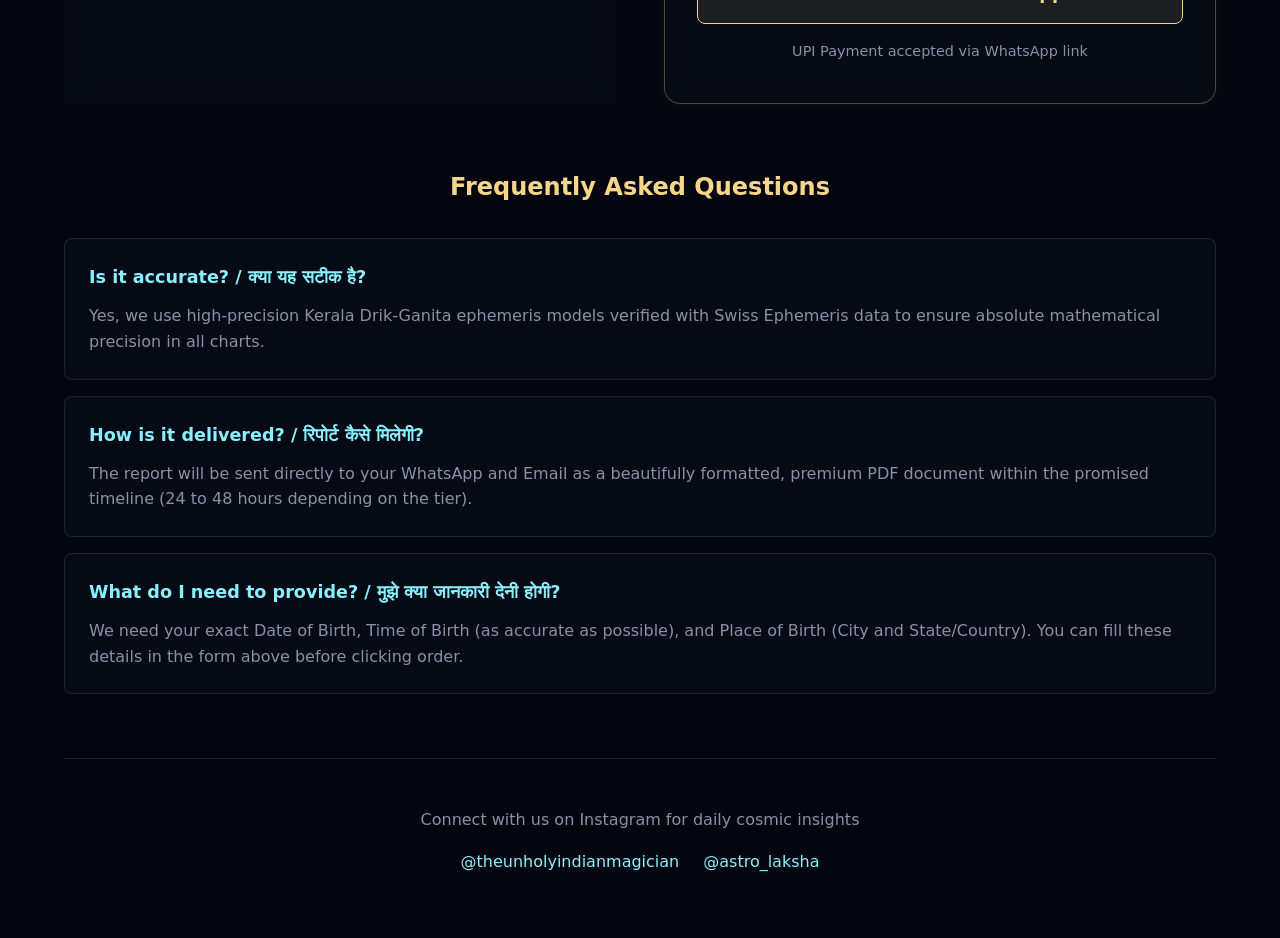
==== commit 6385b565: "fix(whatsapp): configure operational WhatsApp Business number 917789938993 and apply varga math fixe" ====
--- a/reports.html
+++ b/reports.html
@@ -409,7 +409,7 @@
 
     <script>
         document.addEventListener('DOMContentLoaded', () => {
-            const phone = "919999999999";
+            const phone = window.whatsappNumber || "917789938993";
             
             document.querySelectorAll('.whatsapp-link').forEach(link => {
                 link.addEventListener('click', (e) => {
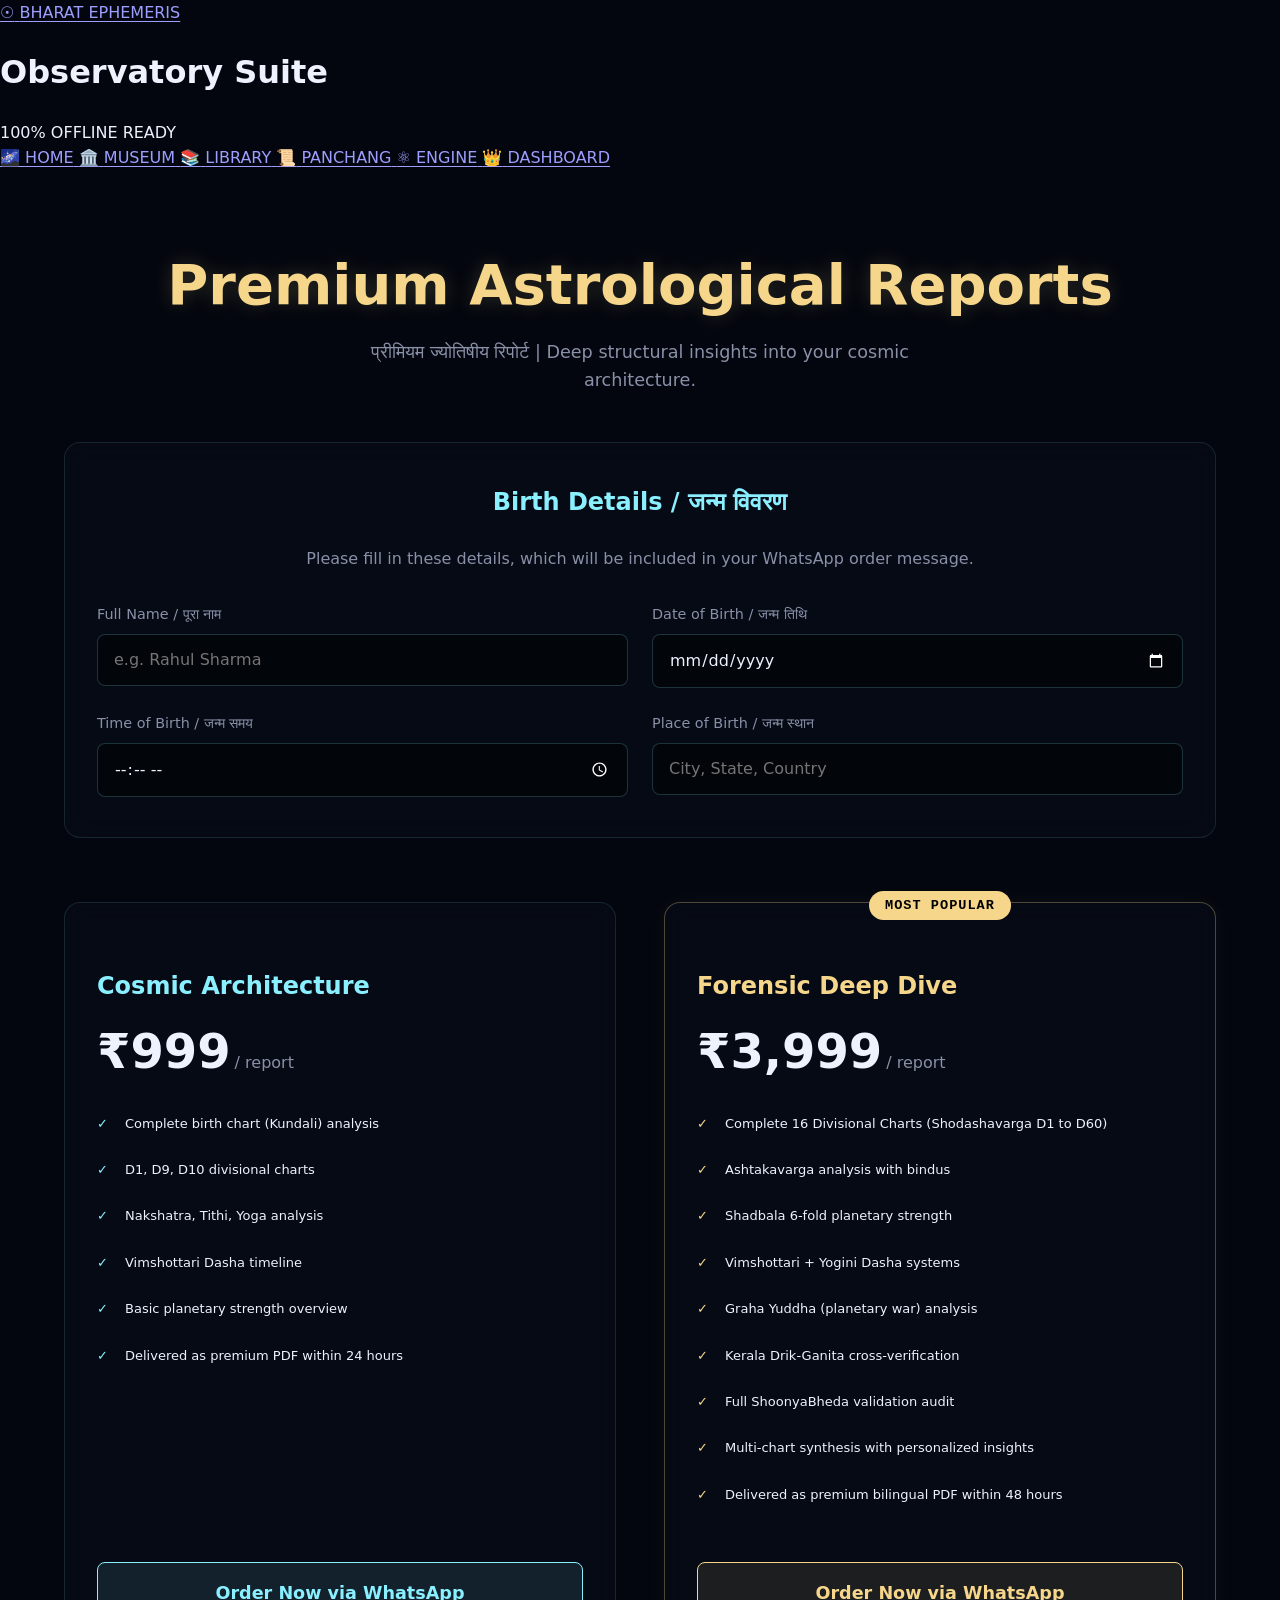
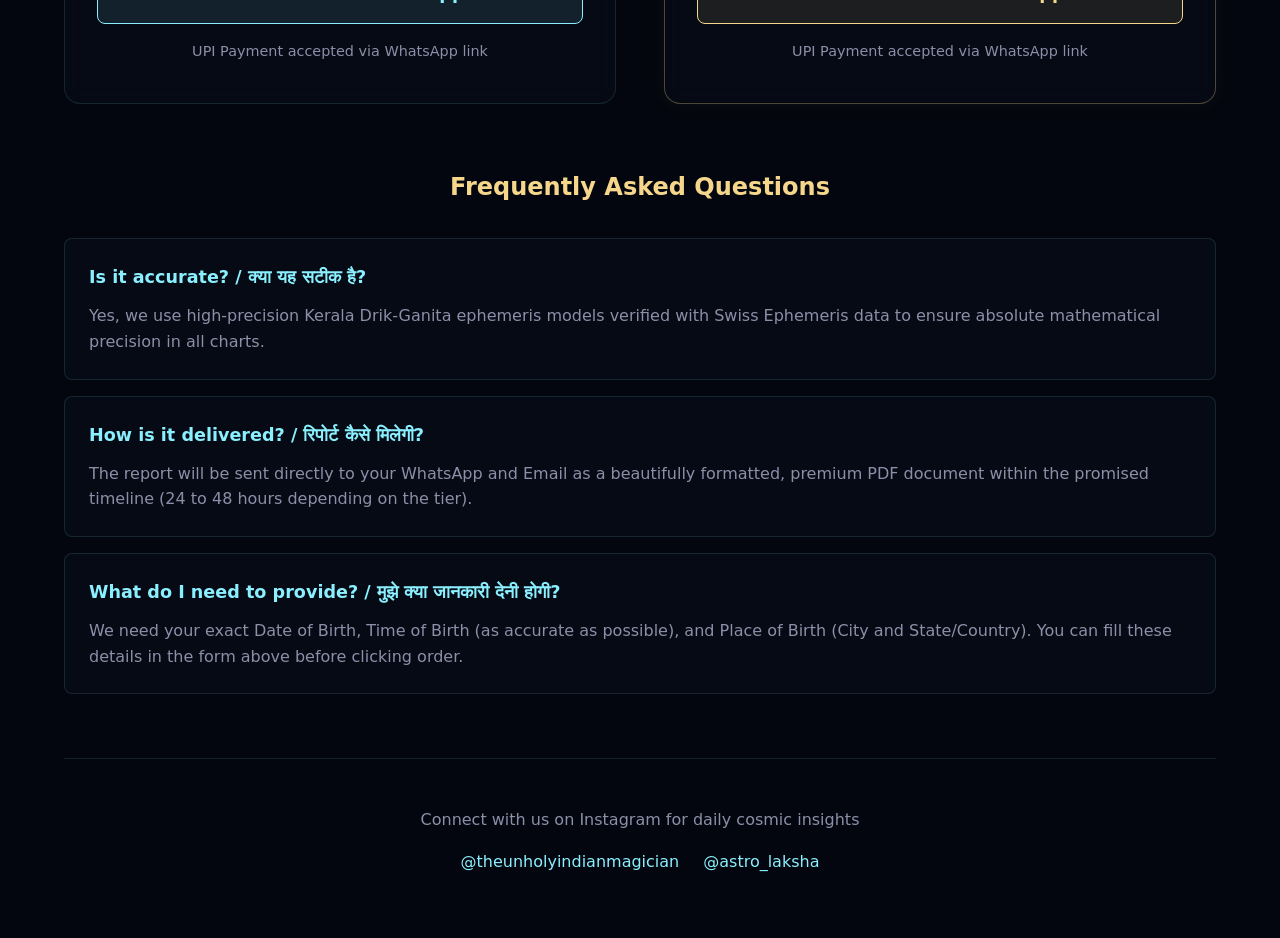
==== commit da9b207f: "feat(seo): add OG preview images and social meta tags for WhatsApp/Instagram sharing" ====
--- a/reports.html
+++ b/reports.html
@@ -5,6 +5,14 @@
     <meta name="viewport" content="width=device-width, initial-scale=1.0, maximum-scale=5.0">
     <title>Premium Reports | Bharat Ephemeris</title>
     <meta name="description" content="Order premium Vedic astrological reports. Forensic Deep Dive and Cosmic Architecture Kundali analysis.">
+    <meta property="og:title" content="Premium Vedic Reports — Bharat Ephemeris"/>
+    <meta property="og:description" content="Sub-arcsecond precision Kundali analysis. Cosmic Architecture ₹999 · Forensic Deep Dive ₹3,999"/>
+    <meta property="og:image" content="og/reports.png"/>
+    <meta property="og:type" content="website"/>
+    <meta name="twitter:card" content="summary_large_image"/>
+    <meta name="twitter:title" content="Premium Vedic Reports — Bharat Ephemeris"/>
+    <meta name="twitter:description" content="Sub-arcsecond precision Kundali analysis. Cosmic Architecture ₹999 · Forensic Deep Dive ₹3,999"/>
+    <meta name="twitter:image" content="og/reports.png"/>
     <meta name="theme-color" content="#03060e">
     <link rel="manifest" href="manifest.webmanifest">
     <link rel="stylesheet" href="global.css?v=108">
